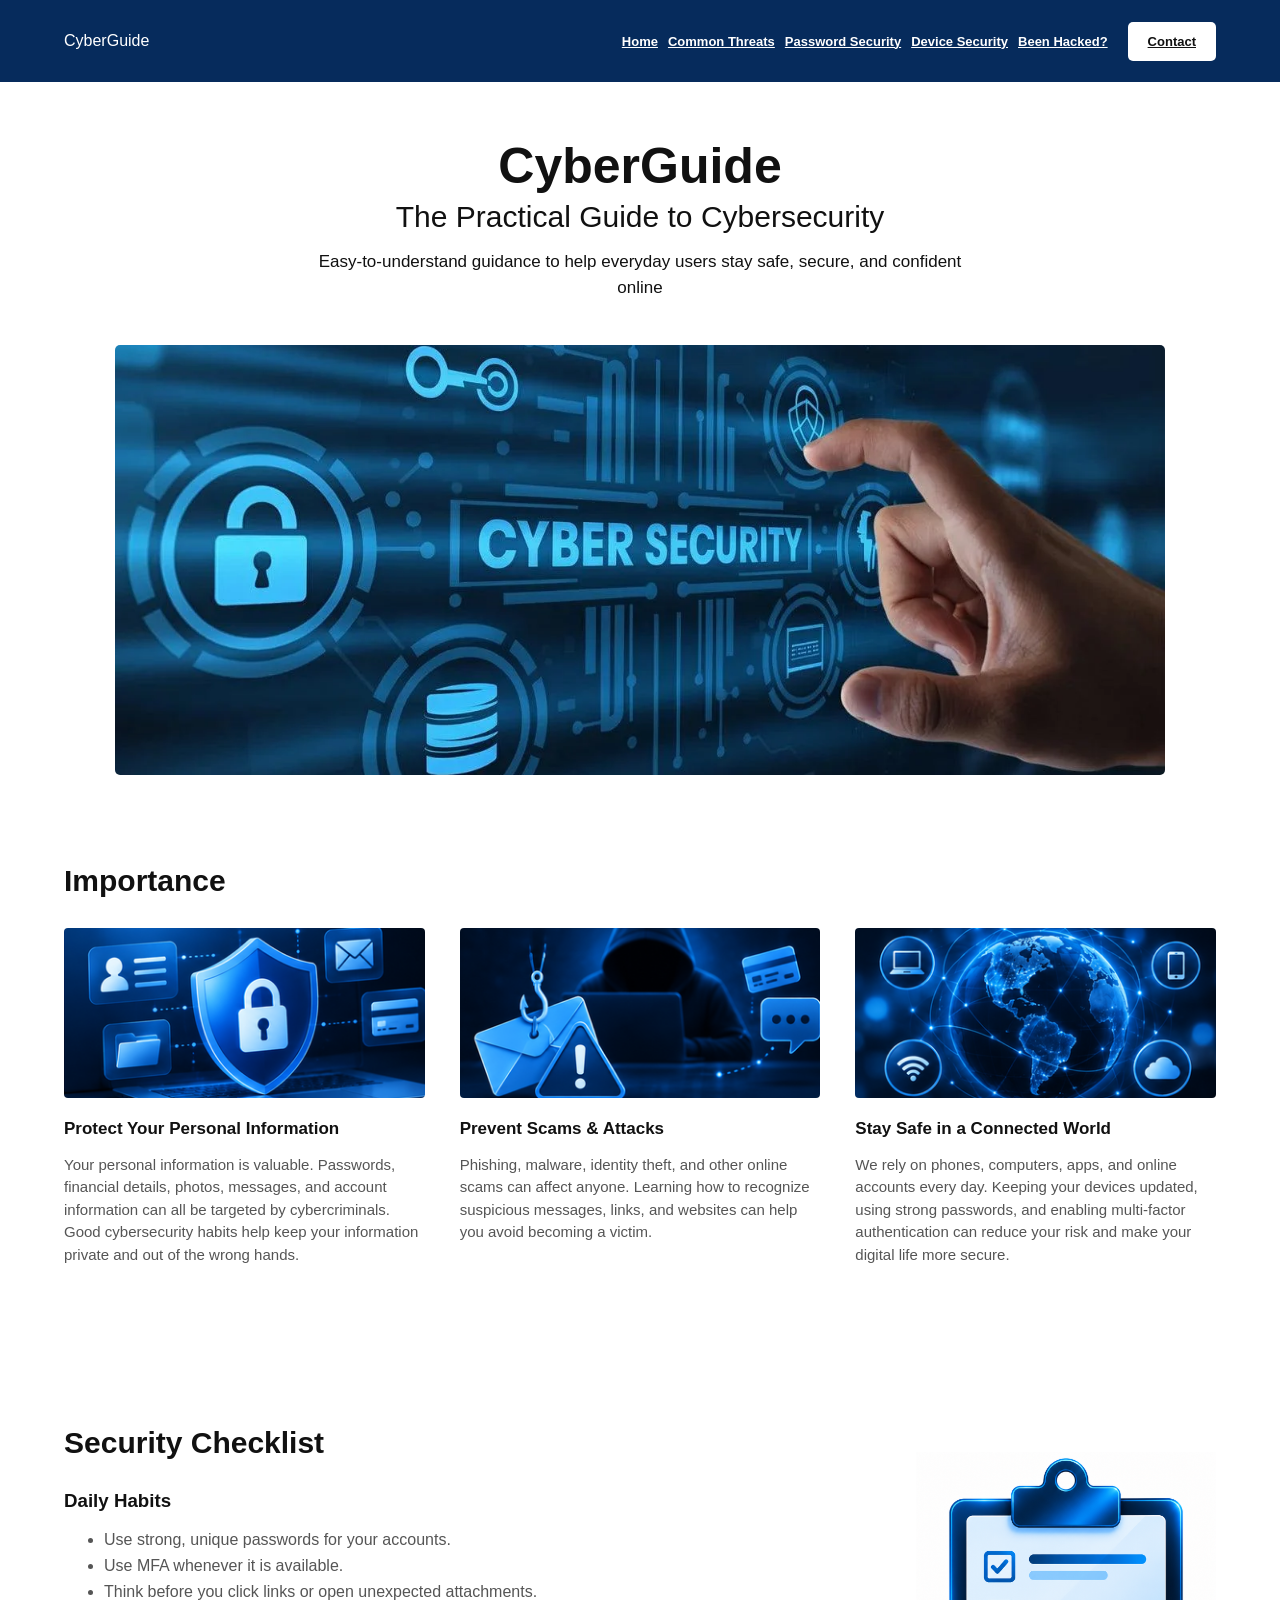
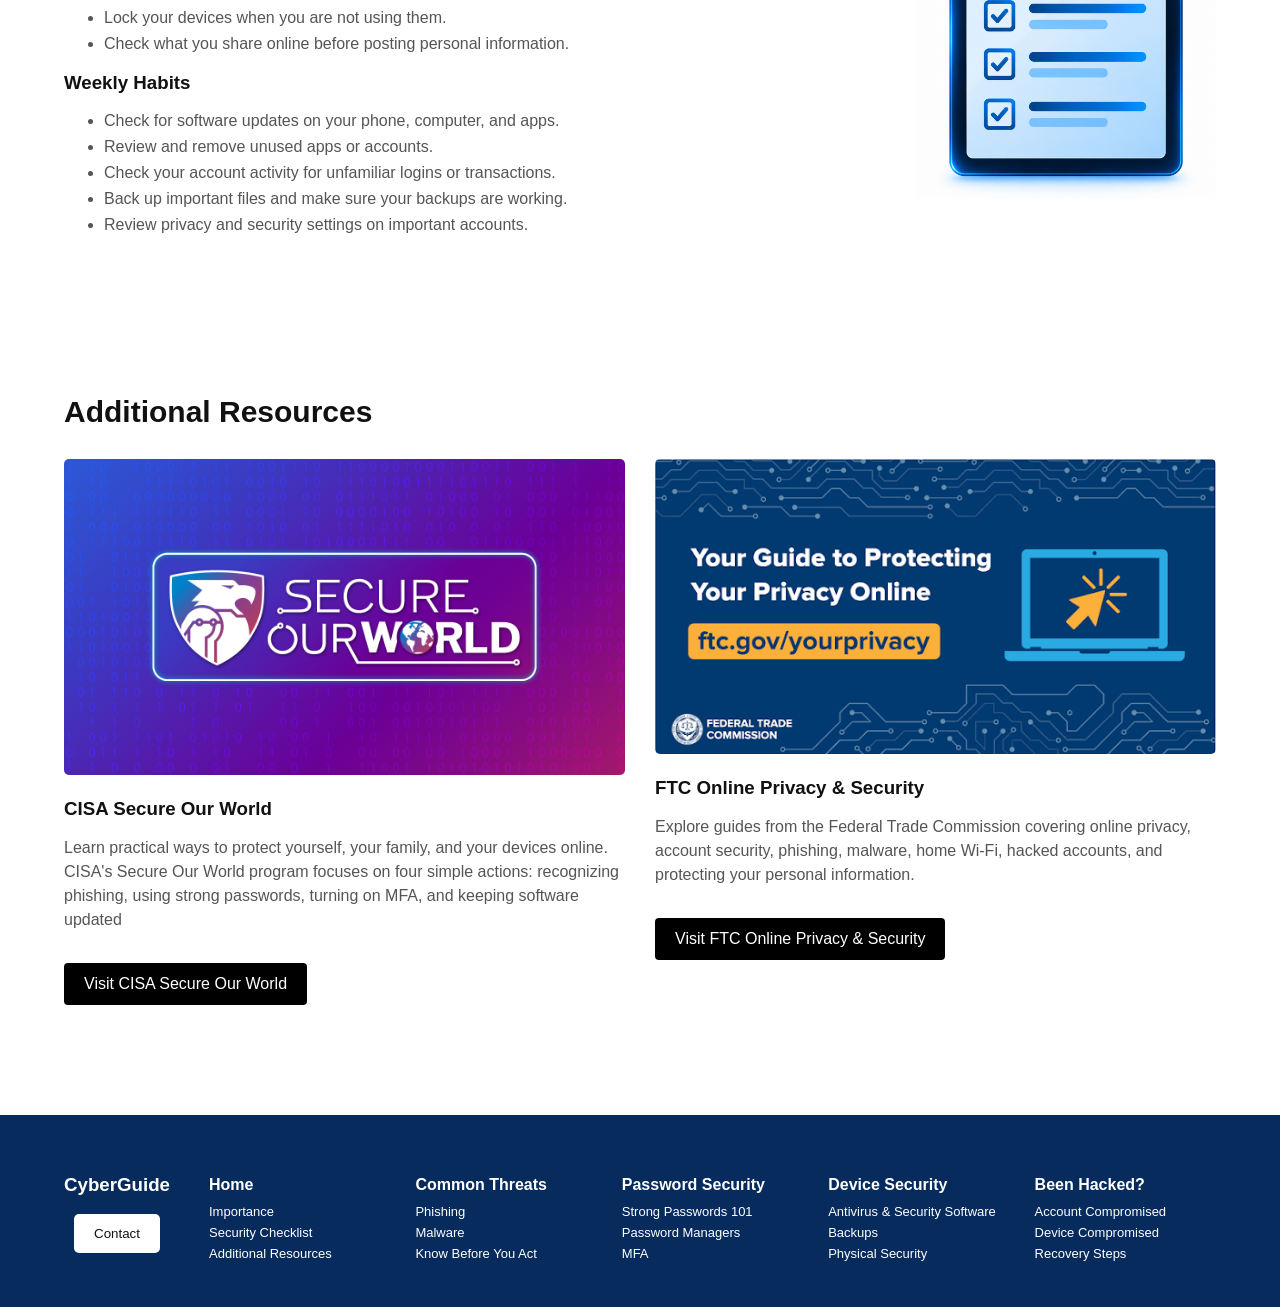
==== index.html @ 2761c47e "Add files via upload" ====
<!DOCTYPE html>
<html lang="en">

<head>
    <meta charset="UTF-8">
    <meta name="viewport" content="width=device-width, initial-scale=1.0">
    <title>CyberGuide | Home</title>

    <!-- EXTERNAL CSS -->
    <link rel="stylesheet" href="styles.css">

    <!-- INTERNAL CSS -->
    <style>
        .importance {
            padding: 20px 5% 50px;
        }

        .importance-intro {
            max-width: 800px;
            line-height: 1.5;
        }
    </style>
</head>

<body>

    <header class="navbar">

        <div class="logo">
            CyberGuide
        </div>

        <nav class="nav-links">
            <a href="index.html">Home</a>
            <a href="common-threats.html">Common Threats</a>
            <a href="password-security.html">Password Security</a>
            <a href="device-security.html">Device Security</a>
            <a href="been-hacked.html">Been Hacked?</a>

            <!-- INLINE CSS -->
            <button class="contact-button"
                    style="font-size: 13px;">
                    <a href="contact.html">Contact</a>
            </button>
        </nav>

    </header>


    <main>

        <!-- HERO -->

        <section class="hero">

            <h1>CyberGuide</h1>

            <h2>The Practical Guide to Cybersecurity</h2>

            <p>
                Easy-to-understand guidance to help everyday users
                stay safe, secure, and confident online
            </p>

            <img
                src="images/cybersecurity.png"
                alt="Cybersecurity technology"
                class="hero-image"
            >

        </section>


        <!-- IMPORTANCE -->

        <section class="importance">

            <h2 class="section-title">
                Importance
            </h2>

            <div class="card-container">

                <article class="card">

                    <img
                        src="images/protectpersonalinformation.png"
                        alt="Protecting personal information"
                    >

                    <h3>
                        Protect Your Personal Information
                    </h3>

                    <p>
                        Your personal information is valuable.
                        Passwords, financial details, photos,
                        messages, and account information can all
                        be targeted by cybercriminals. Good cybersecurity 
                        habits help keep your information private and out of the wrong hands.
                    </p>

                </article>


                <article class="card">

                    <img
                        src="images/preventscams.png"
                        alt="Online scams"
                    >

                    <h3>
                        Prevent Scams & Attacks
                    </h3>

                    <p>
                        Phishing, malware, identity theft, and
                        other online scams can affect anyone.
                        Learning how to recognize suspicious
                        messages, links, and websites can help 
                        you avoid becoming a victim.
                    </p>

                </article>


                <article class="card">

                    <img
                        src="images/connectedworld.png"
                        alt="Connected digital world"
                    >

                    <h3>
                        Stay Safe in a Connected World
                    </h3>

                    <p>
                        We rely on phones, computers, apps, and
                        online accounts every day. Keeping your
                        devices updated, using strong passwords, 
                        and enabling multi-factor authentication
                        can reduce your risk and make your digital
                        life more secure.
                    </p>

                </article>

            </div>

        </section>


        <!-- SECURITY CHECKLIST -->

        <section class="checklist-section">

            <div class="checklist-content">

                <h2 class="section-title">
                    Security Checklist
                </h2>

                <h3>Daily Habits</h3>

                <ul>
                    <li>Use strong, unique passwords for your accounts.</li>
                    <li>Use MFA whenever it is available.</li>
                    <li>Think before you click links or open unexpected attachments.</li>
                    <li>Lock your devices when you are not using them.</li>
                    <li>Check what you share online before posting personal information.</li>
                </ul>


                <h3>Weekly Habits</h3>

                <ul>
                    <li>Check for software updates on your phone, computer, and apps.</li>
                    <li>Review and remove unused apps or accounts.</li>
                    <li>Check your account activity for unfamiliar logins or transactions.</li>
                    <li>Back up important files and make sure your backups are working.</li>
                    <li>Review privacy and security settings on important accounts.</li>
                </ul>

            </div>


            <img
                src="images/checklist.png"
                alt="Cybersecurity checklist"
                class="checklist-image"
            >

        </section>


        <!-- RESOURCES -->

        <section class="resources">

            <h2 class="section-title">
                Additional Resources
            </h2>

            <div class="resource-container">

                <article class="resource">

                    <img
                        src="images/cisa.png"
                        alt="CISA Secure Our World"
                    >

                    <h3>
                        CISA Secure Our World
                    </h3>

                    <p>
                        Learn practical ways to protect yourself,
                        your family, and your devices online. CISA's
                        Secure Our World program focuses on four simple 
                        actions: recognizing phishing, using strong passwords, 
                        turning on MFA, and keeping software updated
                    </p>

                    <a href="https://www.cisa.gov/secure-our-world" class="resource-button">
                        Visit CISA Secure Our World
                    </a>

                </article>


                <article class="resource">

                    <img
                        src="images/ftc.png"
                        alt="FTC Online Privacy and Security"
                    >

                    <h3>
                        FTC Online Privacy & Security
                    </h3>

                    <p>
                        Explore guides from the Federal Trade Commission 
                        covering online privacy, account security, phishing, 
                        malware, home Wi-Fi, hacked accounts, and protecting 
                        your personal information.
                    </p>

                    <a href="https://consumer.ftc.gov/identity-theft-and-online-security/online-privacy-and-security" class="resource-button">
                        Visit FTC Online Privacy & Security
                    </a>

                </article>

            </div>

        </section>

    </main>


    <!-- FOOTER -->

    <footer>

        <div class="footer-content">

            <div class="footer-column">
                <h3>CyberGuide</h3>

                <button class="contact-button">
                    Contact
                </button>
            </div>


            <div class="footer-column">
                <h4>Home</h4>
                <a href="index.html">Importance</a>
                <a href="index.html">Security Checklist</a>
                <a href="index.html">Additional Resources</a>
            </div>


            <div class="footer-column">
                <h4>Common Threats</h4>
                <a href="common-threats.html">Phishing</a>
                <a href="common-threats.html">Malware</a>
                <a href="common-threats.html">Know Before You Act</a>
            </div>


            <div class="footer-column">
                <h4>Password Security</h4>
                <a href="password-security.html">Strong Passwords 101</a>
                <a href="password-security.html">Password Managers</a>
                <a href="password-security.html">MFA</a>
            </div>


            <div class="footer-column">
                <h4>Device Security</h4>
                <a href="device-security.html">Antivirus &amp; Security Software</a>
                <a href="device-security.html">Backups</a>
                <a href="device-security.html">Physical Security</a>
            </div>


            <div class="footer-column">
                <h4>Been Hacked?</h4>
                <a href="been-hacked.html">Account Compromised</a>
                <a href="been-hacked.html">Device Compromised</a>
                <a href="been-hacked.html">Recovery Steps</a>
            </div>

        </div>

    </footer>

</body>
</html>
---- styles.css ----
/* =========================
   GENERAL STYLES
========================= */

* {
    box-sizing: border-box;
}

body {
    margin: 0;
    font-family: Arial, Helvetica, sans-serif;
    color: #111;
    background-color: #ffffff;
}

a {
    color: inherit;
}

.container {
    width: 90%;
    max-width: 1200px;
    margin: auto;
}

/* =========================
   NAVIGATION
========================= */

.navbar {
    background-color: #062b5c;
    color: white;
    height: 82px;
    display: flex;
    align-items: center;
    padding: 0 5%;
}

.logo {
    font-size: 16px;
    margin-right: auto;
}

.nav-links {
    display: flex;
    align-items: center;
    gap: 10px;
}

.nav-links a {
    font-size: 13px;
    font-weight: bold;
    text-decoration: underline;
}

.contact-button {
    background-color: white;
    color: #111;
    border: none;
    border-radius: 5px;
    padding: 12px 20px;
    margin-left: 10px;
    cursor: pointer;
}


/* ==================================================
   HOME PAGE
================================================== */

.hero {
    text-align: center;
    padding: 55px 20px 40px;
}

.hero h1 {
    font-size: 50px;
    margin: 0 0 5px;
}

.hero h2 {
    font-size: 30px;
    font-weight: normal;
    margin: 0 0 15px;
}

.hero p {
    font-size: 17px;
    max-width: 650px;
    margin: auto;
    line-height: 1.5;
}

.hero-image {
    width: 100%;
    max-width: 1050px;
    height: 430px;
    object-fit: cover;
    border-radius: 5px;
    margin-top: 45px;
}


/* =========================
   HOME PAGE CARDS
========================= */

.section-title {
    font-size: 30px;
    margin-bottom: 30px;
}

.card-container {
    display: grid;
    grid-template-columns: repeat(3, 1fr);
    gap: 35px;
}

.card img {
    width: 100%;
    height: 170px;
    object-fit: cover;
    border-radius: 4px;
}

.card h3 {
    font-size: 17px;
    margin-bottom: 8px;
}

.card p {
    color: #555;
    line-height: 1.5;
    font-size: 15px;
}


/* =========================
   HOME PAGE CHECKLIST
========================= */

.checklist-section {
    display: flex;
    justify-content: space-between;
    align-items: center;
    padding: 70px 5%;
}

.checklist-content {
    width: 55%;
}

.checklist-image {
    width: 30%;
    max-width: 300px;
}

.checklist-section li {
    margin-bottom: 8px;
    color: #555;
}


/* =========================
   HOME PAGE RESOURCES
========================= */

.resources {
    padding: 50px 5%;
}

.resource-container {
    display: grid;
    grid-template-columns: 1fr 1fr;
    gap: 30px;
}

.resource img {
    width: 100%;
    border-radius: 5px;
}

.resource h3 {
    margin-bottom: 8px;
}

.resource p {
    color: #555;
    line-height: 1.5;
}

.resource-button {
    display: inline-block;
    background-color: #000;
    color: white;
    text-decoration: none;
    padding: 12px 20px;
    border-radius: 4px;
    margin-top: 15px;
}


/* ==================================================
   COMMON THREATS
   This is the general style used as the model
   for the other content pages.
================================================== */

.page-header {
    padding: 45px 0 20px;
}

.page-header h1 {
    font-size: 38px;
    margin-bottom: 5px;
}

.page-header h2 {
    font-size: 22px;
    font-weight: normal;
    margin-top: 0;
}

.page-header p {
    max-width: 950px;
    color: #555;
    line-height: 1.5;
}

.threat-section {
    padding: 25px 0;
}

.threat-section h2 {
    font-size: 27px;
}

.threat-content {
    display: flex;
    justify-content: space-between;
    gap: 50px;
}

.threat-text {
    width: 65%;
}

.threat-images {
    width: 28%;
}

.threat-images img {
    width: 100%;
    height: 135px;
    object-fit: cover;
    border-radius: 5px;
    margin-bottom: 10px;
}

.threat-text p {
    color: #555;
    line-height: 1.5;
}

.threat-text li {
    color: #555;
    margin-bottom: 5px;
}

/* Standalone content image (used when a section has one
   full-width image instead of a threat-images sidebar) */

.section-image {
    width: 100%;
    max-width: 100%;
    height: 250px;
    object-fit: cover;
    border-radius: 5px;
    margin: 15px 0;
}

/* Informational graphics (tables, charts) — never crop these,
   just scale them down and preserve the full image */

.section-diagram {
    width: 100%;
    max-width: 100%;
    height: auto;
    display: block;
    border: 1px solid #ddd;
    border-radius: 5px;
    margin: 15px 0;
}


/* =========================
   OTHER CONTENT PAGES
   Password Security
   Device Security
   Been Hacked
   Contact
========================= */

.content {
    width: auto;
    margin: 0;
    padding: 0 5%;
}

/* Page Titles */

.password-page-title,
.device-page-title,
.hacked-title,
.contact-title {
    font-size: 38px;
    margin: 45px 0 5px;
}

.subtitle {
    font-size: 22px;
    font-weight: normal;
    margin: 0 0 20px;
}

.intro {
    max-width: 950px;
    color: #555;
    line-height: 1.5;
    margin: 0 0 35px;
}


/* Main Section Headings */

.content > h2,
.content section > h2 {
    font-size: 27px;
    margin-top: 40px;
    margin-bottom: 18px;
}

.content h3 {
    font-size: 18px;
    margin-top: 22px;
    margin-bottom: 10px;
}

.content p {
    color: #555;
    line-height: 1.5;
}

.content ul,
.content ol {
    color: #555;
    line-height: 1.5;
    padding-left: 25px;
}

.content li {
    margin-bottom: 5px;
}


/* =========================
   PASSWORD SECURITY
========================= */

.password-examples {
    display: grid;
    grid-template-columns: 1fr 1fr;
    gap: 30px;
    margin: 25px 0 40px;
}

.password-box {
    border: 1px solid #ddd;
    border-radius: 5px;
    padding: 20px;
    display: flex;
    align-items: center;
    gap: 20px;
    background-color: #f8f8f8;
}

.lock-image {
    min-width: 100px;
    text-align: center;
}

.lock-image img {
    width: 110px;
    height: 110px;
    object-fit: cover;
    border-radius: 8px;
    display: block;
}

.example-text {
    line-height: 1.5;
    color: #555;
}

.bad {
    color: #c62828;
    font-weight: bold;
}

.good {
    color: #16803c;
    font-weight: bold;
}


/* Password Table */

.password-table {
    width: 100%;
    min-width: 900px;
    border-collapse: collapse;
    font-size: 13px;
    margin: 25px 0 45px;
}

.password-table th {
    background-color: #078ce5;
    color: white;
    padding: 12px 8px;
    text-align: center;
    border: 1px solid white;
}

.password-table td {
    padding: 10px 8px;
    text-align: center;
    border: 1px solid #ddd;
}

.password-table tbody tr:nth-child(even) {
    background-color: #f5f8fb;
}

.red-cell {
    background-color: #f8d7da;
}

.orange-cell {
    background-color: #ffe5b4;
}

.green-cell {
    background-color: #d9f2df;
}


/* Password Managers */

.password-manager-grid {
    display: grid;
    grid-template-columns: 1fr 1fr;
    gap: 40px;
    margin: 25px 0 45px;
}

.manager-feature {
    padding: 20px;
    background-color: #f7f9fb;
    border-radius: 5px;
}

.manager-feature h3 {
    margin-top: 0;
}


/* MFA */

.info-grid {
    display: grid;
    grid-template-columns: 1fr 1fr;
    gap: 40px;
    margin: 25px 0 45px;
}

.info-card {
    padding: 20px;
    border: 1px solid #ddd;
    border-radius: 5px;
    background-color: #fafafa;
}

.info-card h3:first-child {
    margin-top: 0;
}


/* Password Attacks */

.visual-grid {
    display: grid;
    grid-template-columns: 1fr 1fr;
    gap: 35px;
    margin: 25px 0 45px;
}

.visual-card {
    border: 1px solid #ddd;
    border-radius: 5px;
    overflow: hidden;
    background-color: white;
}

.visual-card img {
    width: 100%;
    height: 200px;
    object-fit: cover;
}

.visual-card-content {
    padding: 20px;
}

.visual-card-content h3:first-child {
    margin-top: 0;
}

.cyber-caption {
    background-color: #062b5c;
    color: white;
    padding: 12px 20px;
    font-weight: bold;
}


/* Password Checklist */

.password-checklist {
    background-color: #f7f9fb;
    border-left: 4px solid #078ce5;
    padding: 20px 25px;
    margin: 25px 0 45px;
}

.password-checklist ul {
    list-style: none;
    padding-left: 0;
}

.password-checklist li {
    margin-bottom: 10px;
}

/* Password cracking chart image */

.password-graph-image {
    width: 100%;
    max-width: 900px;
    height: auto;
    display: block;
    border: 1px solid #ddd;
    border-radius: 5px;
    margin: 25px 0 45px;
}


/* Final Message */

.password-final-message {
    border-left: 4px solid #078ce5;
    padding: 10px 0 10px 20px;
    margin: 30px 0 50px;
}


/* =========================
   DEVICE SECURITY
========================= */

.quick-tip {
    background-color: #f7f9fb;
    border-left: 4px solid #078ce5;
    padding: 15px 20px;
    margin: 25px 0 35px;
    color: #555;
}

.wifi-image {
    width: 100%;
    min-height: 180px;
    display: flex;
    align-items: center;
    justify-content: center;
    background-color: #f7f9fb;
    border-radius: 5px;
    color: #555;
    overflow: hidden;
}

.wifi-image img {
    width: 100%;
    height: 100%;
    object-fit: cover;
    border-radius: 5px;
}

.checklist {
    padding-left: 25px;
    color: #555;
}

.checklist li {
    margin-bottom: 10px;
}


/* =========================
   BEEN HACKED
========================= */

.hack-section {
    padding: 25px 0;
}

.hack-visual {
    width: 100%;
    min-height: 180px;
    display: flex;
    align-items: center;
    justify-content: center;
    background-color: #f7f9fb;
    border-radius: 5px;
    color: #555;
    overflow: hidden;
}

.hack-visual img {
    width: 100%;
    height: 100%;
    object-fit: cover;
    border-radius: 5px;
}

.recovery-step {
    border-left: 4px solid #078ce5;
    background-color: #f7f9fb;
    padding: 15px 20px;
    margin: 15px 0;
}

.recovery-arrow {
    text-align: center;
    color: #078ce5;
    font-size: 22px;
    margin: 5px 0;
}

.cyber-image {
    width: 100%;
    max-width: 100%;
    min-height: 180px;
    display: flex;
    align-items: center;
    justify-content: center;
    background-color: #f7f9fb;
    border-radius: 5px;
    overflow: hidden;
}

.cyber-image img {
    width: 100%;
    height: 100%;
    object-fit: cover;
    border-radius: 5px;
}


/* =========================
   CONTACT
========================= */

.contact-form {
    width: 100%;
}

.form-row {
    display: grid;
    grid-template-columns: 1fr 1fr;
    gap: 20px;
}

.form-group {
    display: flex;
    flex-direction: column;
    margin-bottom: 18px;
}

.form-group label {
    font-weight: bold;
    font-size: 14px;
    margin-bottom: 7px;
}

.form-group input,
.form-group select,
.form-group textarea {
    font-family: Arial, Helvetica, sans-serif;
    font-size: 14px;
    padding: 12px;
    border: 1px solid #ccc;
    border-radius: 4px;
}

.form-group textarea {
    min-height: 150px;
    resize: vertical;
}

.privacy-note {
    background-color: #f7f9fb;
    border-left: 4px solid #078ce5;
    padding: 15px 20px;
    margin: 20px 0;
    color: #555;
    font-size: 13px;
}

.submit-button {
    background-color: #062b5c;
    color: white;
    border: none;
    border-radius: 4px;
    padding: 12px 25px;
    cursor: pointer;
}

.contact-visual {
    width: 100%;
    min-height: 180px;
    display: flex;
    align-items: center;
    justify-content: center;
    background-color: #f7f9fb;
    border-radius: 5px;
    color: #555;
    overflow: hidden;
}

.contact-visual img {
    width: 100%;
    height: 100%;
    object-fit: cover;
    border-radius: 5px;
}


/* =========================
   MOBILE
========================= */

@media (max-width: 800px) {

    .content {
        padding: 0 5%;
    }

    .password-page-title,
    .device-page-title,
    .hacked-title,
    .contact-title {
        font-size: 32px;
    }

    .subtitle {
        font-size: 20px;
    }

    .password-examples,
    .password-manager-grid,
    .info-grid,
    .visual-grid {
        grid-template-columns: 1fr;
    }

    .password-box {
        flex-direction: column;
        text-align: center;
    }

    .password-table {
        display: block;
        overflow-x: auto;
    }

    .form-row {
        grid-template-columns: 1fr;
    }

}
/* ==================================================
   FOOTER
================================================== */

footer {
    background-color: #062b5c;
    color: white;
    padding: 40px 5%;
    margin-top: 60px;
}

.footer-content {
    display: grid;
    grid-template-columns: 120px repeat(5, 1fr);
    gap: 25px;
}

.footer-column h4 {
    margin-bottom: 10px;
}

.footer-column a {
    display: block;
    color: white;
    text-decoration: none;
    font-size: 13px;
    margin-bottom: 6px;
}
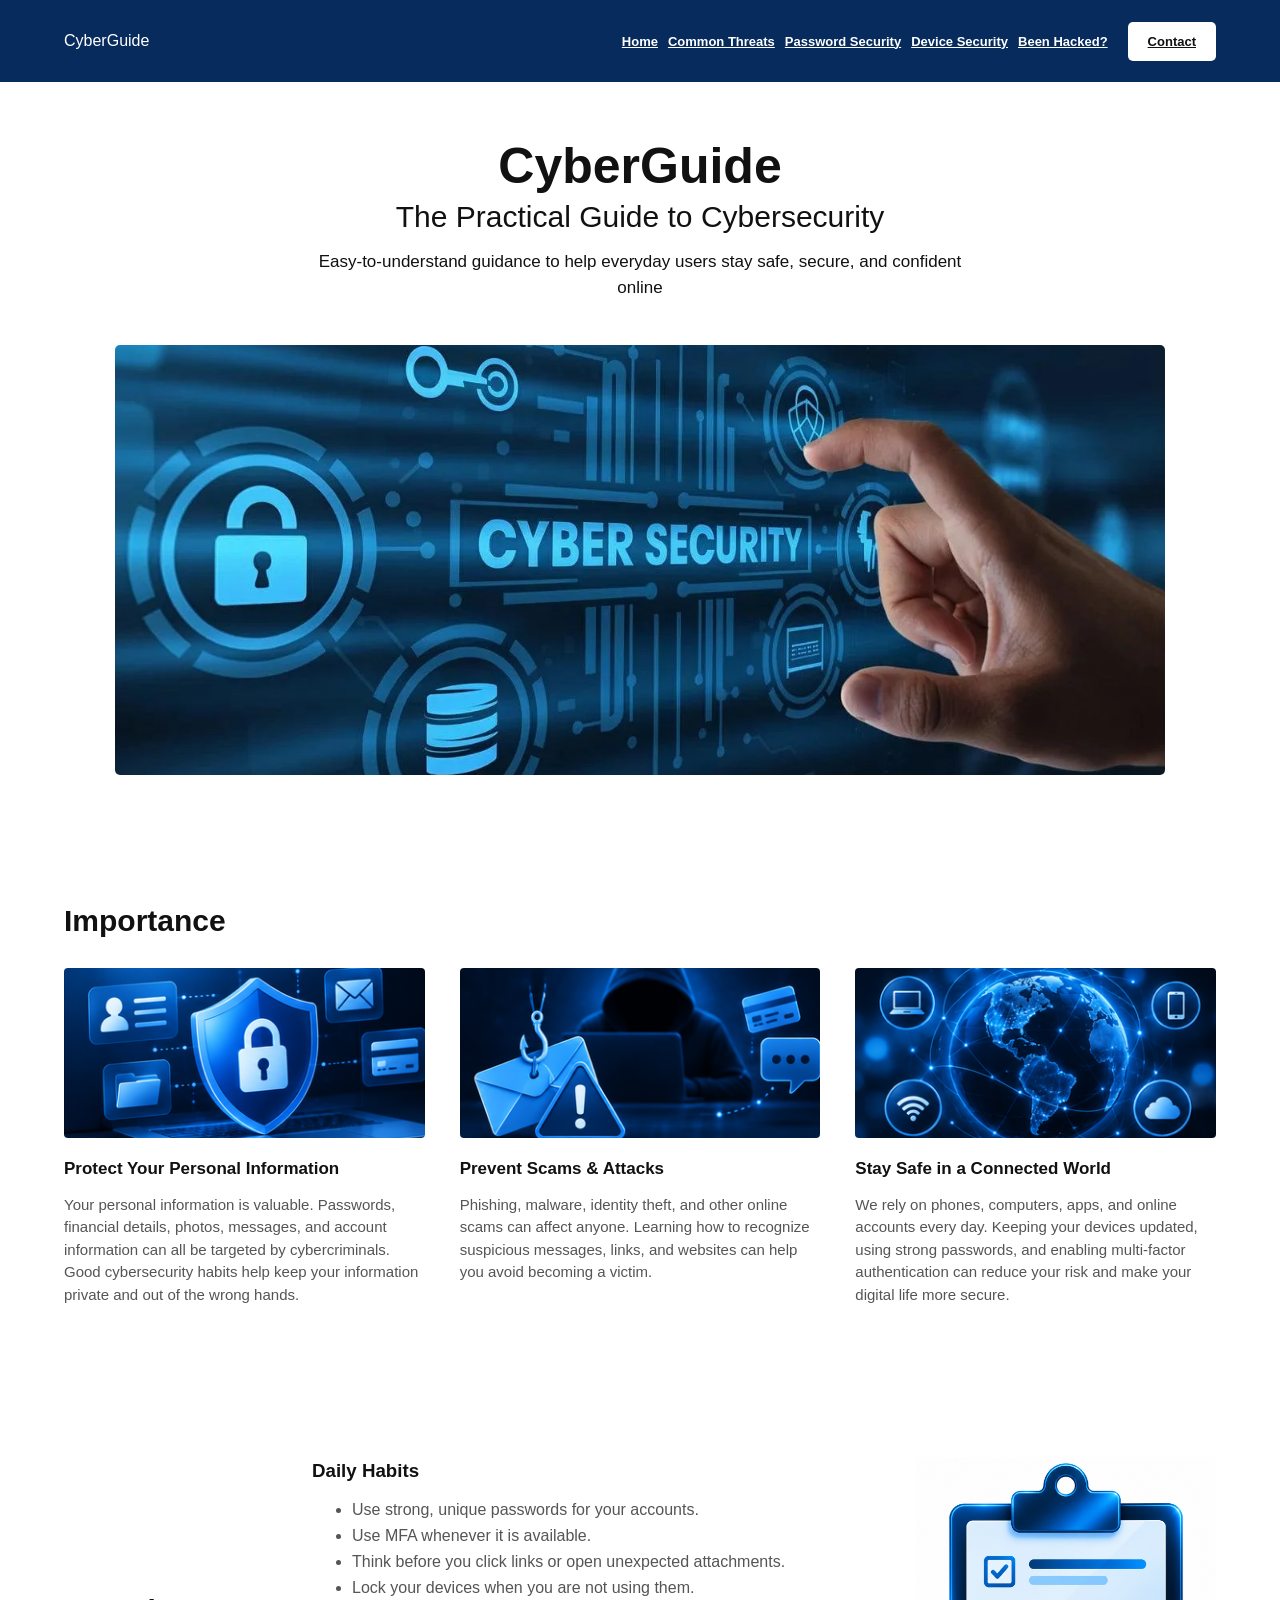
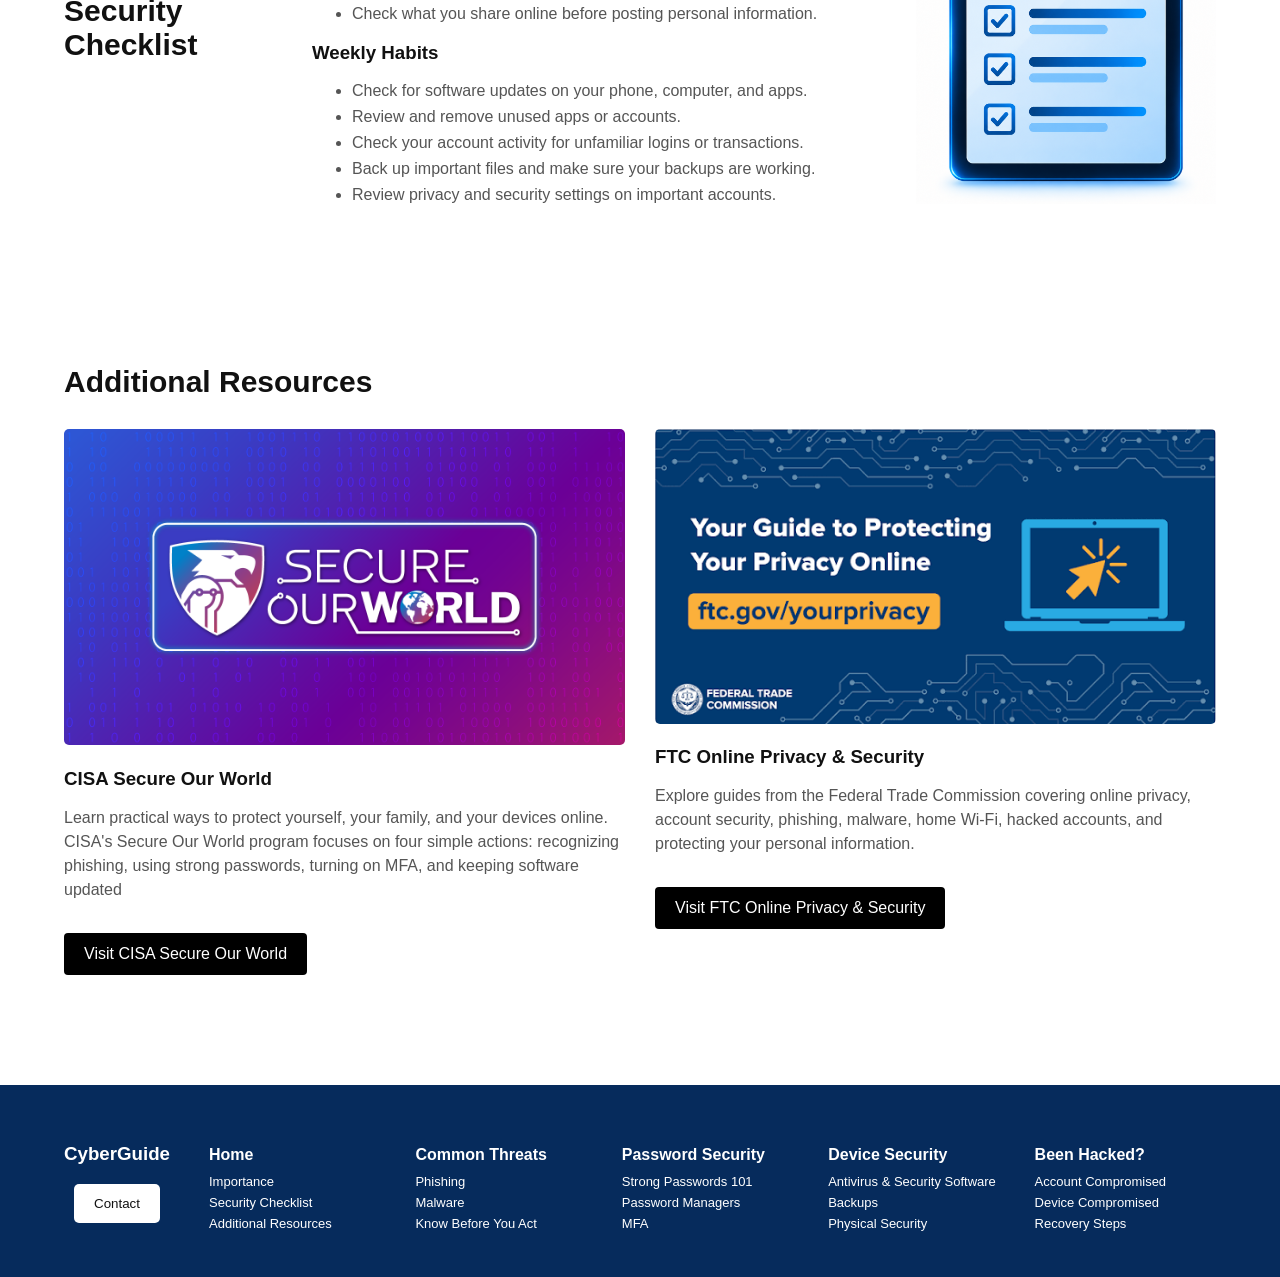
==== commit 56875112: "Update index.html" ====
--- a/index.html
+++ b/index.html
@@ -12,7 +12,7 @@
     <!-- INTERNAL CSS -->
     <style>
         .importance {
-            padding: 20px 5% 50px;
+            padding: 60px 5% 50px;
         }
 
         .importance-intro {
@@ -156,11 +156,11 @@
 
         <section class="checklist-section">
 
+            <h2 class="section-title">
+                Security Checklist
+            </h2>
+
             <div class="checklist-content">
-
-                <h2 class="section-title">
-                    Security Checklist
-                </h2>
 
                 <h3>Daily Habits</h3>
 
@@ -321,4 +321,4 @@
     </footer>
 
 </body>
-</html>+</html>
